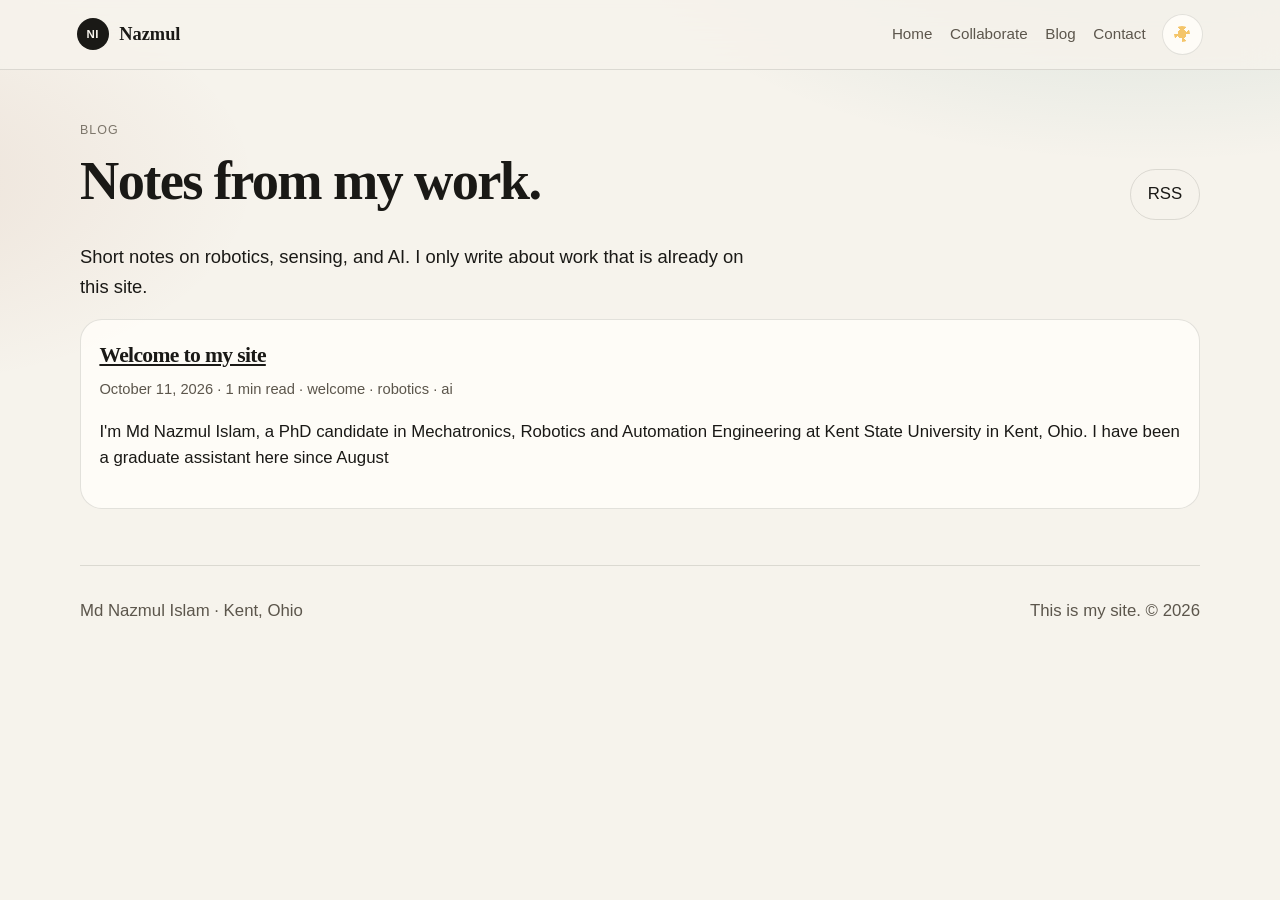
==== blog/index.html @ 173f9a9e "Rewrite the site in first person and add a collaboration section and blog. Page copy now speaks as N" ====
<!DOCTYPE html>
<html lang="en">
  <head>
    <meta charset="utf-8" />
    <meta name="viewport" content="width=device-width, initial-scale=1" />
    <title>Blog · Md Nazmul Islam</title>
    <meta name="description" content="Notes from my work in robotics, sensing, and AI." />
    <link rel="canonical" href="https://nazmulislam-lab.github.io/blog/" />
    <link rel="alternate" type="application/rss+xml" title="Md Nazmul Islam" href="../feed.xml" />
    <link rel="icon" href="../assets/favicon.svg" type="image/svg+xml" />
    <link rel="stylesheet" href="../css/styles.css" />
    <script>
      (function () {
        try {
          var saved = localStorage.getItem("nazmul-theme");
          var theme = saved || (matchMedia("(prefers-color-scheme: dark)").matches ? "dark" : "light");
          document.documentElement.dataset.theme = theme;
        } catch (e) {
          document.documentElement.dataset.theme = "light";
        }
      })();
    </script>
  </head>
  <body data-blog="index">
    <header class="site-header">
      <a class="wordmark" href="../index.html">
        <span class="mark" aria-hidden="true">NI</span>
        <span>Nazmul</span>
      </a>
      <button class="nav-toggle" type="button" data-nav-toggle aria-expanded="false" aria-controls="site-nav">Menu</button>
      <nav id="site-nav" class="site-nav" data-nav>
        <a href="../index.html">Home</a>
        <a href="../index.html#collaborate">Collaborate</a>
        <a href="index.html" aria-current="page">Blog</a>
        <a href="../index.html#contact">Contact</a>
      </nav>
      <button class="theme-toggle" type="button" data-theme-toggle aria-pressed="false" aria-label="Switch to dark mode">
        <span class="theme-icon theme-icon-sun" aria-hidden="true"></span>
        <span class="theme-icon theme-icon-moon" aria-hidden="true"></span>
      </button>
    </header>
    <main id="main" class="section blog-main">
      <div class="section-head section-head-split">
        <div>
          <p class="kicker">Blog</p>
          <h1>Notes from my work.</h1>
        </div>
        <a class="button button-ghost" href="../feed.xml">RSS</a>
      </div>
      <p class="lede">Short notes on robotics, sensing, and AI. I only write about work that is already on this site.</p>
      <p class="status" data-blog-status role="status">Loading posts…</p>
      <div class="post-list" data-blog-list></div>
    </main>
    <footer class="site-footer">
      <p>Md Nazmul Islam · Kent, Ohio</p>
      <p>This is my site. © <span data-year>2026</span></p>
    </footer>
    <script type="module" src="../js/blog.js"></script>
  </body>
</html>
---- css/styles.css ----
:root {
  color-scheme: light;
  --bg: #f6f3ec;
  --bg-elev: rgba(255, 253, 248, 0.86);
  --ink: #1a1916;
  --muted: #5c564c;
  --faint: #7d766b;
  --line: rgba(26, 25, 22, 0.12);
  --accent: #0c6b66;
  --accent-ink: #f7fffe;
  --copper: #9a4d2c;
  --chip: #efe8dc;
  --shadow: 0 24px 60px rgba(48, 36, 18, 0.1);
  --header: rgba(246, 243, 236, 0.86);
  --ring: rgba(12, 107, 102, 0.35);
  --serif: "Fraunces", "Iowan Old Style", Palatino, Georgia, serif;
  --sans: "Outfit", "Avenir Next", "Segoe UI", sans-serif;
  --radius: 22px;
}

:root[data-theme="dark"] {
  color-scheme: dark;
  --bg: #101114;
  --bg-elev: rgba(25, 27, 32, 0.9);
  --ink: #f4f0e8;
  --muted: #c8c0b4;
  --faint: #9b9388;
  --line: rgba(244, 240, 232, 0.14);
  --accent: #8fd9d1;
  --accent-ink: #10211f;
  --copper: #f0b08a;
  --chip: #24272e;
  --shadow: 0 24px 60px rgba(0, 0, 0, 0.4);
  --header: rgba(16, 17, 20, 0.84);
  --ring: rgba(143, 217, 209, 0.4);
}

* { box-sizing: border-box; }

html { scroll-behavior: smooth; }

body {
  margin: 0;
  min-height: 100vh;
  font-family: var(--sans);
  font-size: 1.05rem;
  line-height: 1.6;
  color: var(--ink);
  background:
    radial-gradient(900px 420px at 90% -10%, rgba(12, 107, 102, 0.14), transparent 60%),
    radial-gradient(700px 380px at -10% 20%, rgba(154, 77, 44, 0.1), transparent 55%),
    var(--bg);
}

:root[data-theme="dark"] body {
  background:
    radial-gradient(900px 420px at 90% -10%, rgba(143, 217, 209, 0.12), transparent 60%),
    radial-gradient(700px 380px at -10% 20%, rgba(240, 176, 138, 0.08), transparent 55%),
    var(--bg);
}

img { max-width: 100%; display: block; }

a { color: var(--accent); }

code {
  font-family: ui-monospace, "SFMono-Regular", Menlo, Consolas, monospace;
  font-size: 0.92em;
}

.skip {
  position: absolute;
  left: 1rem;
  top: -4rem;
  background: var(--ink);
  color: var(--bg);
  padding: 0.5rem 0.8rem;
  z-index: 20;
}

.skip:focus { top: 1rem; }

.site-header {
  position: sticky;
  top: 0;
  z-index: 20;
  display: flex;
  align-items: center;
  gap: 1rem;
  padding: 0.85rem 6vw;
  background: var(--header);
  backdrop-filter: blur(16px);
  border-bottom: 1px solid var(--line);
}

.wordmark {
  display: inline-flex;
  align-items: center;
  gap: 0.65rem;
  color: inherit;
  text-decoration: none;
  font-family: var(--serif);
  font-weight: 560;
  font-size: 1.15rem;
}

.mark {
  width: 2rem;
  height: 2rem;
  display: grid;
  place-items: center;
  border-radius: 50%;
  background: var(--ink);
  color: var(--bg);
  font-family: var(--sans);
  font-size: 0.72rem;
  letter-spacing: 0.04em;
}

.site-nav {
  display: flex;
  gap: 1.1rem;
  margin-left: auto;
}

.site-nav a {
  color: var(--muted);
  text-decoration: none;
  font-size: 0.95rem;
}

.site-nav a:hover,
.site-nav a:focus-visible { color: var(--ink); }

.nav-toggle { display: none; }

.theme-toggle,
.nav-toggle,
.ask-close {
  border: 1px solid var(--line);
  background: var(--bg-elev);
  color: var(--ink);
  border-radius: 999px;
  padding: 0.45rem 0.7rem;
  font: inherit;
  cursor: pointer;
}

.theme-toggle {
  width: 2.6rem;
  height: 2.6rem;
  padding: 0;
  display: grid;
  place-items: center;
  position: relative;
}

.theme-icon {
  width: 1rem;
  height: 1rem;
  border-radius: 50%;
  position: absolute;
}

.theme-icon-sun {
  background: radial-gradient(circle at 50% 50%, #f4c56a 0 38%, transparent 40%),
    conic-gradient(from 0deg, #f4c56a 0 8%, transparent 8% 17%, #f4c56a 17% 25%, transparent 25% 42%, #f4c56a 42% 50%, transparent 50% 67%, #f4c56a 67% 75%, transparent 75% 92%, #f4c56a 92% 100%);
}

.theme-icon-moon {
  background: radial-gradient(circle at 35% 40%, transparent 0 42%, var(--ink) 44% 100%);
  transform: rotate(-20deg);
}

:root[data-theme="light"] .theme-icon-moon,
:root[data-theme="dark"] .theme-icon-sun { opacity: 0; }

.hero,
.section,
.site-footer {
  width: min(1120px, calc(100% - 10vw));
  margin-inline: auto;
}

.hero {
  display: grid;
  grid-template-columns: 1.3fr 0.7fr;
  gap: 3rem;
  align-items: center;
  padding: 4.5rem 0 3rem;
}

.eyebrow,
.kicker,
.hero-meta {
  color: var(--faint);
  letter-spacing: 0.08em;
  text-transform: uppercase;
  font-size: 0.78rem;
}

.eyebrow,
.hero-meta {
  display: flex;
  flex-wrap: wrap;
  gap: 0.55rem;
  align-items: center;
}

.dot {
  width: 0.3rem;
  height: 0.3rem;
  border-radius: 50%;
  background: var(--copper);
}

h1, h2, h3 { font-family: var(--serif); font-weight: 560; letter-spacing: -0.03em; }

h1 {
  margin: 0.35rem 0 0.8rem;
  font-size: clamp(3.2rem, 7vw, 5.6rem);
  line-height: 0.95;
}

h2 { margin: 0.2rem 0 0; font-size: clamp(1.8rem, 3vw, 2.6rem); line-height: 1.15; }

h3 { margin: 0; font-size: 1.45rem; }

.lede { font-size: 1.15rem; max-width: 42rem; color: var(--ink); }

.lede + .project-grid,
.lede + .post-list { margin-top: 1.2rem; }

.hero-actions, .project-links, .contact-grid {
  display: flex;
  flex-wrap: wrap;
  gap: 0.7rem;
}

.button {
  appearance: none;
  border: 1px solid transparent;
  border-radius: 999px;
  padding: 0.7rem 1.05rem;
  font: inherit;
  text-decoration: none;
  cursor: pointer;
  color: var(--ink);
}

.button-primary { background: var(--accent); color: var(--accent-ink); }

.button-ghost { background: transparent; border-color: var(--line); color: var(--ink); }

.button:hover, .button:focus-visible { transform: translateY(-1px); }

.portrait-wrap { position: relative; margin: 0; }

.portrait-wrap img {
  width: min(100%, 380px);
  aspect-ratio: 1;
  object-fit: cover;
  border-radius: 36% 64% 42% 58%;
  margin-inline: auto;
  position: relative;
  z-index: 1;
  box-shadow: var(--shadow);
}

.rings {
  position: absolute;
  inset: 6% -4% auto;
  height: 92%;
  border: 1px solid var(--ring);
  border-radius: 50%;
}

.rings::before,
.rings::after {
  content: "";
  position: absolute;
  inset: 9%;
  border: 1px dashed var(--line);
  border-radius: 50%;
}

.rings::after { inset: 20%; border-style: solid; }


.section { padding: 2.5rem 0; }

.section-head { margin-bottom: 1.4rem; max-width: 40rem; }

.section-head-split {
  max-width: none;
  display: flex;
  justify-content: space-between;
  align-items: flex-end;
  gap: 1rem 1.5rem;
  flex-wrap: wrap;
}

.section-head-split h2 { max-width: 36rem; }

.about-grid {
  display: grid;
  grid-template-columns: 1.15fr 0.85fr;
  gap: 2rem;
}

.prose p { margin-top: 0; }

.skills {
  list-style: none;
  margin: 0;
  padding: 0;
  display: grid;
  gap: 0.75rem;
}

.skills li, .info-card, .job, .project-card, .contact-card, .pending, .cv-note {
  background: var(--bg-elev);
  border: 1px solid var(--line);
  border-radius: var(--radius);
  box-shadow: 0 1px 0 rgba(255, 255, 255, 0.25) inset;
}

.skills li { padding: 0.9rem 1rem; display: grid; gap: 0.15rem; }

.skill-label { color: var(--faint); font-size: 0.82rem; letter-spacing: 0.06em; text-transform: uppercase; }

.card-grid, .project-grid {
  display: grid;
  grid-template-columns: repeat(2, minmax(0, 1fr));
  gap: 1rem;
}

.info-card, .project-card { padding: 1.2rem 1.25rem 1.3rem; }

.info-card .kicker { margin: 0 0 0.4rem; }

.papers { margin: 0; padding: 0; list-style: none; display: grid; gap: 0.9rem; }

.papers li {
  display: grid;
  gap: 0.2rem;
  padding-bottom: 0.9rem;
  border-bottom: 1px solid var(--line);
}

.papers a { color: var(--ink); text-decoration-thickness: 1px; text-underline-offset: 0.18em; }

.paper-group + .paper-group { margin-top: 1.6rem; }

.authors { margin: 0; color: var(--muted); font-size: 0.95rem; }

.paper-group:first-child .subhead { margin-top: 0; }

.authors .self {
  color: var(--ink);
  font-weight: 600;
  background: color-mix(in srgb, var(--accent) 22%, transparent);
  border-radius: 0.28em;
  padding: 0 0.22em;
}

.venue { color: var(--muted); font-size: 0.95rem; }

.timeline { display: grid; gap: 1rem; }

.job { padding: 1.2rem 1.3rem 1.25rem 1.4rem; border-left: 4px solid var(--accent); }

.job-head { display: flex; justify-content: space-between; gap: 1rem; align-items: baseline; }

.job-role { margin: 0.35rem 0 0; font-weight: 600; }

.job-focus { margin: 0.15rem 0 0.6rem; color: var(--muted); }

.dates { color: var(--muted); font-size: 0.92rem; }

.project-top { display: flex; justify-content: space-between; margin-bottom: 0.7rem; }

.pill {
  display: inline-flex;
  padding: 0.15rem 0.55rem;
  border-radius: 999px;
  background: var(--chip);
  color: var(--muted);
  font-size: 0.8rem;
}

.project-links a { font-weight: 600; }

.pending, .cv-note { margin-top: 1.2rem; padding: 1.1rem 1.2rem; }

.pending h3 { font-size: 1.2rem; }

.pending ul { margin: 0; padding-left: 1.1rem; display: grid; gap: 0.75rem; }

.pending li { display: grid; gap: 0.2rem; }

.contact-grid { display: grid; grid-template-columns: repeat(3, minmax(0, 1fr)); }

.contact-card {
  display: grid;
  gap: 0.25rem;
  padding: 1.1rem 1.15rem;
  text-decoration: none;
  color: inherit;
}

.contact-card span { color: var(--faint); font-size: 0.82rem; letter-spacing: 0.06em; text-transform: uppercase; }

.contact-card strong { font-size: 1.05rem; word-break: break-word; }

.contact-card:hover, .contact-card:focus-visible { border-color: var(--accent); }

.collab { font-size: 1.15rem; max-width: 40rem; }

.status {
  margin: 2rem auto;
  width: min(1120px, calc(100% - 10vw));
}

.site-footer {
  display: flex;
  justify-content: space-between;
  gap: 1rem;
  flex-wrap: wrap;
  padding: 2rem 0 6rem;
  color: var(--muted);
  border-top: 1px solid var(--line);
  margin-top: 1rem;
}

.site-footer p { margin: 0; }

.ask-launch {
  position: fixed;
  right: 1.2rem;
  bottom: 1.2rem;
  z-index: 30;
  display: inline-flex;
  align-items: center;
  gap: 0.55rem;
  border: 0;
  border-radius: 999px;
  padding: 0.8rem 1rem 0.8rem 0.8rem;
  background: var(--ink);
  color: var(--bg);
  font: inherit;
  cursor: pointer;
  box-shadow: var(--shadow);
}

.ask-mark {
  width: 0.9rem;
  height: 0.9rem;
  border-radius: 50%;
  background:
    radial-gradient(circle at 50% 50%, var(--accent) 0 34%, transparent 36%),
    conic-gradient(var(--accent) 0 25%, transparent 0 50%, var(--accent) 0 75%, transparent 0);
}

.ask.is-open .ask-launch { display: none; }

.ask-panel {
  position: fixed;
  right: 1.2rem;
  bottom: 1.2rem;
  z-index: 31;
  width: min(420px, calc(100vw - 1.5rem));
  height: min(640px, calc(100vh - 2rem));
  display: flex;
  flex-direction: column;
  gap: 0.75rem;
  padding: 1rem;
  background: var(--bg);
  color: var(--ink);
  border: 1px solid var(--line);
  border-radius: 28px;
  box-shadow: var(--shadow);
}

.ask-panel[hidden] { display: none; }

.ask-head { display: flex; justify-content: space-between; gap: 0.8rem; align-items: flex-start; }

.ask-head h2 { font-size: 1.45rem; }

.ask-head p { margin: 0.2rem 0 0; color: var(--muted); font-size: 0.92rem; }

.ask-log {
  flex: 1;
  overflow: auto;
  display: flex;
  flex-direction: column;
  gap: 0.7rem;
  padding-right: 0.2rem;
}

.ask-msg { display: grid; gap: 0.2rem; max-width: 95%; }

.ask-msg-user { align-self: end; }

.ask-msg-label { font-size: 0.75rem; letter-spacing: 0.06em; text-transform: uppercase; color: var(--faint); }

.ask-msg-body {
  white-space: pre-wrap;
  padding: 0.75rem 0.85rem;
  border-radius: 16px;
  background: var(--bg-elev);
  border: 1px solid var(--line);
  overflow-wrap: anywhere;
}

.ask-msg-user .ask-msg-body { background: var(--accent); color: var(--accent-ink); border-color: transparent; }

.ask-msg-body a { color: inherit; }

.ask-chips { display: flex; flex-wrap: wrap; gap: 0.4rem; }

.ask-chip {
  border: 1px solid var(--line);
  background: var(--chip);
  color: var(--ink);
  border-radius: 999px;
  padding: 0.35rem 0.7rem;
  font: inherit;
  font-size: 0.86rem;
  cursor: pointer;
  text-align: left;
}

.ask-form { display: flex; gap: 0.5rem; }

.ask-input {
  flex: 1;
  min-width: 0;
  border-radius: 999px;
  border: 1px solid var(--line);
  background: var(--bg-elev);
  color: var(--ink);
  font: inherit;
  padding: 0.7rem 0.9rem;
}

.visually-hidden {
  position: absolute;
  width: 1px;
  height: 1px;
  padding: 0;
  margin: -1px;
  overflow: hidden;
  clip: rect(0, 0, 0, 0);
  border: 0;
}

:focus-visible { outline: 2px solid var(--accent); outline-offset: 3px; }

@media (max-width: 860px) {
  .hero, .about-grid, .card-grid, .project-grid, .contact-grid { grid-template-columns: 1fr; }
  .hero { padding-top: 2.4rem; }
  .portrait-slot { order: -1; max-width: 260px; }
  .nav-toggle { display: inline-flex; margin-left: auto; }
  .site-nav {
    display: none;
    position: absolute;
    top: 100%;
    left: 0;
    right: 0;
    flex-direction: column;
    gap: 0;
    padding: 0.4rem 6vw 0.8rem;
    background: var(--header);
    border-bottom: 1px solid var(--line);
  }
  .site-nav.is-open { display: flex; }
  .site-nav a { padding: 0.7rem 0; }
  .site-header { flex-wrap: wrap; }
}

@media (max-width: 640px) {
  .ask-panel {
    inset: 0;
    width: auto;
    height: auto;
    border-radius: 0;
  }
  .job-head { flex-direction: column; gap: 0.2rem; }
  .hero-actions .button, .ask-form .button { width: 100%; text-align: center; }
  .ask-form { flex-direction: column; }
}

@media (prefers-reduced-motion: reduce) {
  html { scroll-behavior: auto; }
  .button:hover, .button:focus-visible { transform: none; }
  .reveal { opacity: 1; transform: none; transition: none; }
}

.value {
  margin: 0.35rem 0 0;
  max-width: 40rem;
  font-size: clamp(1.25rem, 2.2vw, 1.6rem);
  line-height: 1.35;
}

.keywords {
  display: flex;
  flex-wrap: wrap;
  gap: 0.45rem;
  margin: 0.9rem 0 0;
  padding: 0;
  list-style: none;
}

.keywords li,
.hobbies li {
  padding: 0.22rem 0.7rem;
  border-radius: 999px;
  background: var(--chip);
  color: var(--muted);
  font-size: 0.9rem;
}

.previous { margin: 0.35rem 0 0; color: var(--muted); }

.portrait-slot { margin: 0; }

.portrait-slot img {
  display: block;
  width: min(100%, 380px);
  height: auto;
  aspect-ratio: 4 / 5;
  object-fit: cover;
  object-position: center 18%;
  border-radius: 28px;
  margin-inline: auto;
  box-shadow: var(--shadow);
}

.subhead { margin: 1.4rem 0 0.6rem; font-size: 1.35rem; }

.timeline { margin: 0; border: 0; gap: 0; }

.job {
  display: grid;
  grid-template-columns: 11rem minmax(0, 1fr);
  gap: 0.35rem 1.25rem;
  align-items: start;
  padding: 0 0 1.8rem;
  background: transparent;
  border: 0;
  border-radius: 0;
  box-shadow: none;
}

.job-dates {
  margin: 0.35rem 0 0;
  padding-right: 1.85rem;
  text-align: right;
  font-weight: 600;
  font-size: 0.98rem;
  letter-spacing: 0.01em;
  color: var(--ink);
}

.job-body {
  position: relative;
  border-left: 2px solid var(--line);
  padding: 0 0 0.2rem 1.35rem;
}

.job-body h3 { margin: 0; font-size: 1.28rem; }

.job-org { margin: 0.2rem 0 0; color: var(--muted); }

.job-mark {
  position: absolute;
  left: calc(-1.575rem - 1px);
  top: 0.05rem;
  width: 3.15rem;
  height: 3.15rem;
  border: 4px solid var(--bg);
  border-radius: 50%;
  display: grid;
  place-items: center;
  background: var(--ink);
  color: var(--bg);
  font-size: 0.82rem;
  font-weight: 600;
  letter-spacing: 0.04em;
}

.duties {
  margin: 0.7rem 0 0;
  padding-left: 1.15rem;
  display: grid;
  gap: 0.28rem;
  color: var(--muted);
}

.edu-list { display: grid; gap: 1.4rem; }

.edu {
  padding-bottom: 1.2rem;
  border-bottom: 1px solid var(--line);
}

.edu .job-dates { text-align: left; margin-top: 0; padding-right: 0; }

.interests {
  display: flex;
  flex-wrap: wrap;
  gap: 0.5rem;
  margin: 0;
  padding: 0;
  list-style: none;
}

.interests li {
  padding: 0.35rem 0.8rem;
  border-radius: 999px;
  background: var(--chip);
  color: var(--ink);
}

.cert-group + .cert-group { margin-top: 0.4rem; }

.post-list { display: grid; gap: 1rem; }

.post-card {
  padding: 1.1rem 1.15rem 1.2rem;
  background: var(--bg-elev);
  border: 1px solid var(--line);
  border-radius: var(--radius);
}

.post-card h3 { margin: 0 0 0.35rem; font-size: 1.35rem; }

.post-card h3 a,
.post-body a { color: var(--ink); }

.post-meta { margin: 0.2rem 0 0.55rem; color: var(--muted); font-size: 0.92rem; }

.blog-main { padding-top: 2.4rem; }

.blog-main h1 { margin: 0.2rem 0 0.6rem; font-size: clamp(2.2rem, 5vw, 3.4rem); line-height: 1.05; }

.post-body { max-width: 42rem; margin-top: 1.2rem; }

.post-body h2,
.post-body h3 { margin: 1.4rem 0 0.4rem; }

#collaborate .hero-actions { margin-top: 1.2rem; }

.project-card { padding: 0; overflow: hidden; }

.project-media {
  aspect-ratio: 16 / 10;
  background: #142421;
}

.project-media img {
  width: 100%;
  height: 100%;
  object-fit: cover;
  object-position: top center;
}

.project-body { padding: 1.05rem 1.15rem 1.2rem; display: grid; gap: 0.45rem; }

.project-body p { margin: 0; }

.project-links .button { padding: 0.45rem 0.85rem; font-size: 0.92rem; }

.hobbies {
  display: flex;
  flex-wrap: wrap;
  gap: 0.45rem;
  margin: 0.4rem 0 0;
  padding: 0;
  list-style: none;
}

.gallery {
  display: grid;
  grid-template-columns: repeat(3, minmax(0, 1fr));
  gap: 0.8rem;
  margin-top: 1rem;
}

.gallery img {
  width: 100%;
  aspect-ratio: 1;
  object-fit: cover;
  border-radius: 18px;
}

.reveal {
  opacity: 0;
  transform: translateY(18px);
  transition: opacity 0.6s ease, transform 0.6s ease;
}

.reveal.is-in { opacity: 1; transform: none; }

@media (max-width: 720px) {
  .gallery { grid-template-columns: 1fr 1fr; }
  .job { grid-template-columns: 1fr; gap: 0.35rem; }
  .job-dates { text-align: left; margin-top: 0; padding-right: 0; }
  .job-body { margin-left: 0.4rem; }
}
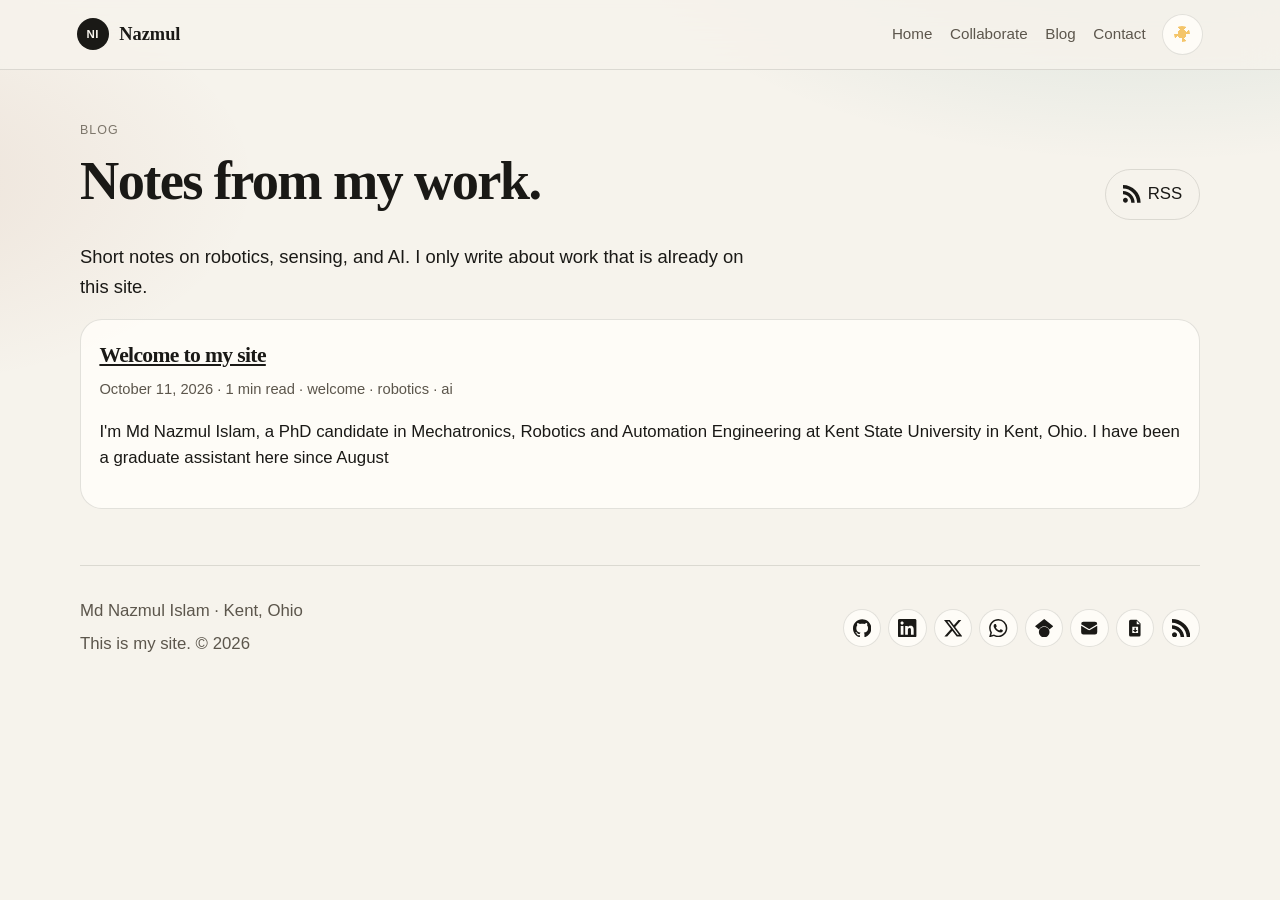
==== commit 6b2c676e: "Add X profile and inline brand icons for social links. The site lists https://x.com/nzml087 in the h" ====
--- a/blog/index.html
+++ b/blog/index.html
@@ -45,15 +45,18 @@
           <p class="kicker">Blog</p>
           <h1>Notes from my work.</h1>
         </div>
-        <a class="button button-ghost" href="../feed.xml">RSS</a>
+        <a class="button button-ghost" data-icon="rss" href="../feed.xml">RSS</a>
       </div>
       <p class="lede">Short notes on robotics, sensing, and AI. I only write about work that is already on this site.</p>
       <p class="status" data-blog-status role="status">Loading posts…</p>
       <div class="post-list" data-blog-list></div>
     </main>
     <footer class="site-footer">
-      <p>Md Nazmul Islam · Kent, Ohio</p>
-      <p>This is my site. © <span data-year>2026</span></p>
+      <div class="footer-copy">
+        <p>Md Nazmul Islam · Kent, Ohio</p>
+        <p>This is my site. © <span data-year>2026</span></p>
+      </div>
+      <nav class="footer-social" data-footer-social aria-label="Social profiles"></nav>
     </footer>
     <script type="module" src="../js/blog.js"></script>
   </body>
--- a/css/styles.css
+++ b/css/styles.css
@@ -239,6 +239,10 @@
 
 .button {
   appearance: none;
+  display: inline-flex;
+  align-items: center;
+  justify-content: center;
+  gap: 0.45rem;
   border: 1px solid transparent;
   border-radius: 999px;
   padding: 0.7rem 1.05rem;
@@ -253,6 +257,16 @@
 .button-ghost { background: transparent; border-color: var(--line); color: var(--ink); }
 
 .button:hover, .button:focus-visible { transform: translateY(-1px); }
+
+.button-ghost:hover, .button-ghost:focus-visible { border-color: var(--accent); color: var(--accent); }
+
+.icon {
+  width: 1.05em;
+  height: 1.05em;
+  flex: 0 0 auto;
+  display: block;
+  fill: currentColor;
+}
 
 .portrait-wrap { position: relative; margin: 0; }
 
@@ -411,9 +425,22 @@
 
 .contact-card span { color: var(--faint); font-size: 0.82rem; letter-spacing: 0.06em; text-transform: uppercase; }
 
+.contact-kicker {
+  display: inline-flex;
+  align-items: center;
+  gap: 0.4rem;
+  letter-spacing: 0;
+  text-transform: none;
+}
+
 .contact-card strong { font-size: 1.05rem; word-break: break-word; }
 
 .contact-card:hover, .contact-card:focus-visible { border-color: var(--accent); }
+
+.contact-card:hover span,
+.contact-card:focus-visible span,
+.contact-card:hover .icon,
+.contact-card:focus-visible .icon { color: var(--accent); }
 
 .collab { font-size: 1.15rem; max-width: 40rem; }
 
@@ -425,6 +452,7 @@
 .site-footer {
   display: flex;
   justify-content: space-between;
+  align-items: center;
   gap: 1rem;
   flex-wrap: wrap;
   padding: 2rem 0 6rem;
@@ -433,7 +461,37 @@
   margin-top: 1rem;
 }
 
+.footer-copy { display: grid; gap: 0.35rem; }
+
 .site-footer p { margin: 0; }
+
+.footer-social {
+  display: flex;
+  flex-wrap: wrap;
+  gap: 0.45rem;
+  align-items: center;
+  max-width: 100%;
+}
+
+.footer-social a {
+  width: 2.4rem;
+  height: 2.4rem;
+  display: grid;
+  place-items: center;
+  border-radius: 999px;
+  border: 1px solid var(--line);
+  color: var(--ink);
+  text-decoration: none;
+  background: var(--bg-elev);
+}
+
+.footer-social a:hover,
+.footer-social a:focus-visible {
+  color: var(--accent);
+  border-color: var(--accent);
+}
+
+.footer-social .icon { width: 1.15rem; height: 1.15rem; }
 
 .ask-launch {
   position: fixed;
